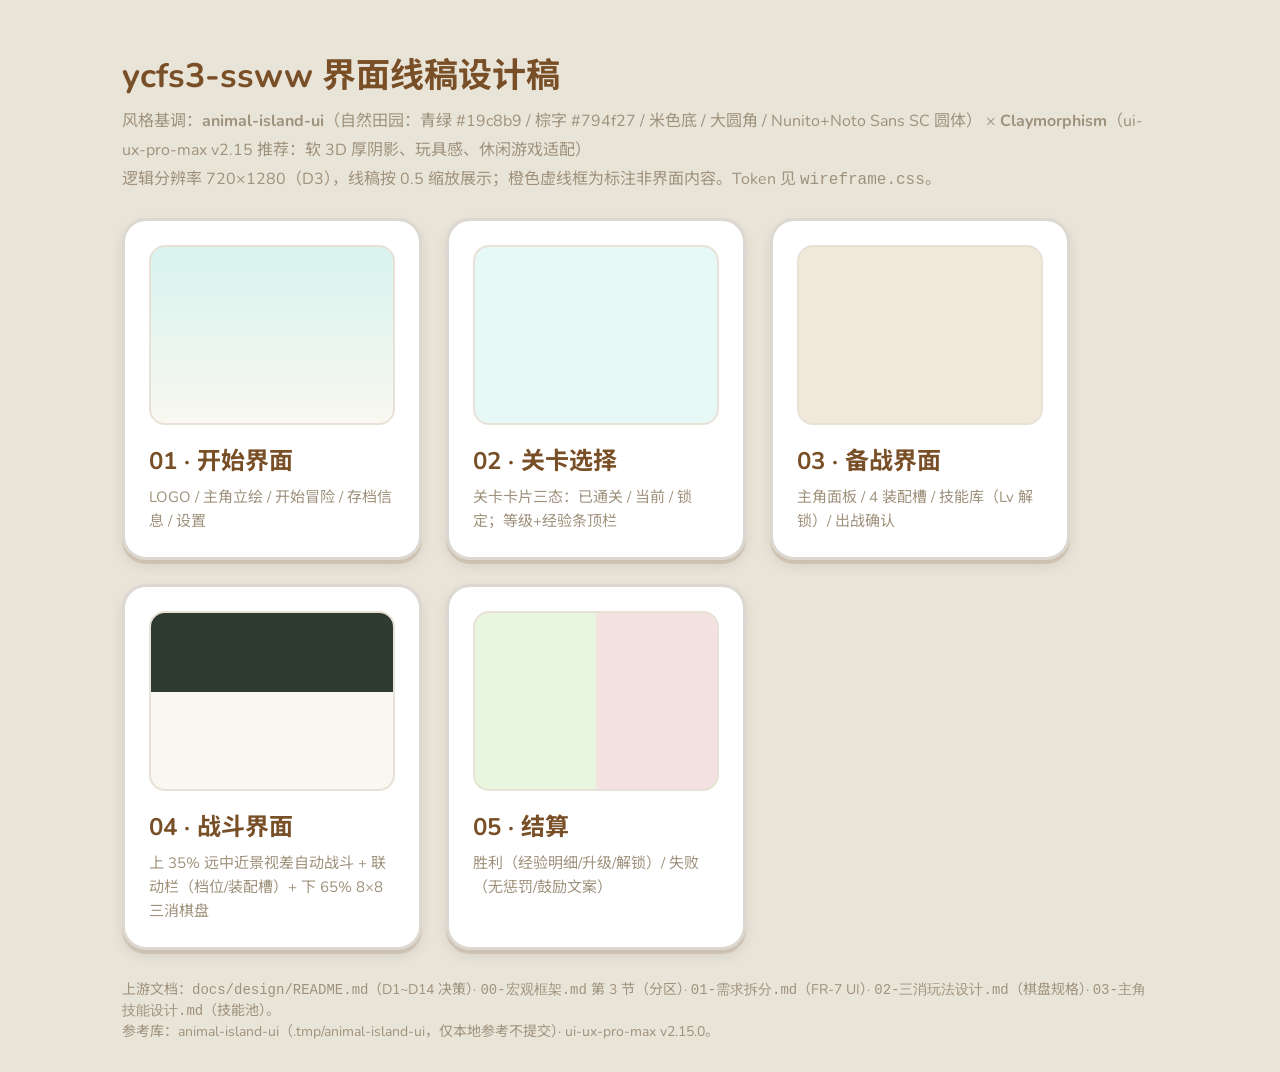
==== docs/design/ui/index.html @ da0b1965 "docs(design): 新增游戏设计文档与界面线稿" ====
<!DOCTYPE html>
<html lang="zh-CN">
<head>
<meta charset="UTF-8">
<title>ycfs3-ssww 界面线稿索引</title>
<link rel="stylesheet" href="wireframe.css">
<style>
  .card { width:300px; background:#fff; border:3px solid var(--ai-border); border-radius:var(--radius); box-shadow:var(--clay-shadow-sm); padding:24px; display:block; text-decoration:none; color:var(--ai-text); transition:transform .2s; }
  .card:hover { transform:translateY(-4px); }
  .card h3 { font-size:24px; margin-bottom:8px; }
  .card p { font-size:15px; color:var(--ai-text-2nd); line-height:1.6; }
  .preview { height:180px; border-radius:var(--radius-sm); margin-bottom:16px; border:2px solid var(--ai-border-light); }
</style>
</head>
<body style="display:block;max-width:1100px;margin:0 auto;">

<h1 style="font-size:34px;margin:16px 0 8px;">ycfs3-ssww 界面线稿设计稿</h1>
<p style="font-size:16px;color:var(--ai-text-2nd);line-height:1.8;">
风格基调：<b>animal-island-ui</b>（自然田园：青绿 #19c8b9 / 棕字 #794f27 / 米色底 / 大圆角 / Nunito+Noto Sans SC 圆体）
× <b>Claymorphism</b>（ui-ux-pro-max v2.15 推荐：软 3D 厚阴影、玩具感、休闲游戏适配）<br>
逻辑分辨率 720×1280（D3），线稿按 0.5 缩放展示；橙色虚线框为标注非界面内容。Token 见 <code>wireframe.css</code>。
</p>

<div style="display:flex;flex-wrap:wrap;gap:24px;margin-top:24px;">
  <a class="card" href="01-start.html"><div class="preview" style="background:linear-gradient(#d8f3ef,#f8f8f0);"></div><h3>01 · 开始界面</h3><p>LOGO / 主角立绘 / 开始冒险 / 存档信息 / 设置</p></a>
  <a class="card" href="02-level-select.html"><div class="preview" style="background:var(--ai-primary-bg);"></div><h3>02 · 关卡选择</h3><p>关卡卡片三态：已通关 / 当前 / 锁定；等级+经验条顶栏</p></a>
  <a class="card" href="03-loadout.html"><div class="preview" style="background:var(--ai-bg-2nd);"></div><h3>03 · 备战界面</h3><p>主角面板 / 4 装配槽 / 技能库（Lv 解锁）/ 出战确认</p></a>
  <a class="card" href="04-battle.html"><div class="preview" style="background:linear-gradient(#2f3b2f 45%,#f8f8f0 45%);"></div><h3>04 · 战斗界面</h3><p>上 35% 远中近景视差自动战斗 + 联动栏（档位/装配槽）+ 下 65% 8×8 三消棋盘</p></a>
  <a class="card" href="05-result.html"><div class="preview" style="background:linear-gradient(90deg,#e8f6e0 50%,#f3e2e0 50%);"></div><h3>05 · 结算</h3><p>胜利（经验明细/升级/解锁）/ 失败（无惩罚/鼓励文案）</p></a>
</div>

<p style="margin-top:28px;font-size:14px;color:var(--ai-text-2nd);">
上游文档：<code>docs/design/README.md</code>（D1~D14 决策）· <code>00-宏观框架.md</code> 第 3 节（分区）· <code>01-需求拆分.md</code>（FR-7 UI）· <code>02-三消玩法设计.md</code>（棋盘规格）· <code>03-主角技能设计.md</code>（技能池）。<br>
参考库：animal-island-ui（.tmp/animal-island-ui，仅本地参考不提交）· ui-ux-pro-max v2.15.0。
</p>

</body>
</html>
---- docs/design/ui/wireframe.css ----
/* ============================================================
   ycfs3-ssww 界面线稿共享样式
   风格基调：animal-island-ui（自然田园）× Claymorphism（软 3D 玩具感）
   Token 来源：.tmp/animal-island-ui/src/styles/variables.less（v2.15 参考库）
   ============================================================ */
@import url('https://fonts.googleapis.com/css2?family=Nunito:wght@400;600;700;800&family=Noto+Sans+SC:wght@400;500;700;900&display=swap');

:root {
  /* animal-island-ui 色板 */
  --ai-primary: #19c8b9;        /* 青绿主色 */
  --ai-primary-hover: #3dd4c6;
  --ai-primary-bg: #e6f9f6;
  --ai-success: #6fba2c;
  --ai-warning: #f5c31c;
  --ai-error: #e05a5a;
  --ai-text: #794f27;           /* 棕色文字 */
  --ai-text-2nd: #9f927d;
  --ai-text-disabled: #c4b89e;
  --ai-border: #dcd8d1;
  --ai-border-light: #e8e2d6;
  --ai-bg: #f8f8f0;             /* 米白底 */
  --ai-bg-2nd: #f0e8d8;         /* 米黄次底 */
  --ai-mask: rgba(0, 0, 0, 0.35);

  /* Claymorphism 软 3D */
  --clay-shadow: 0 8px 0 rgba(121, 79, 39, 0.18), 0 12px 24px rgba(61, 52, 40, 0.14);
  --clay-shadow-sm: 0 4px 0 rgba(121, 79, 39, 0.15), 0 6px 12px rgba(61, 52, 40, 0.10);
  --clay-inset: inset 0 -4px 0 rgba(121, 79, 39, 0.12);

  /* 五行棋子色（02-三消玩法设计.md 第 1 节，extraction-shooters const.js:6-8） */
  --wx-metal: #ccccff;
  --wx-wood: #44ff44;
  --wx-water: #4488ff;
  --wx-fire: #ff4444;
  --wx-earth: #cc8844;

  /* 战斗区 */
  --battle-bg: #2f3b2f;         /* 深草绿战场 */

  --radius: 24px;
  --radius-sm: 16px;
  --font: 'Nunito', 'Noto Sans SC', 'PingFang SC', 'Microsoft YaHei', sans-serif;
}

* { margin: 0; padding: 0; box-sizing: border-box; }

body {
  font-family: var(--font);
  background: #e9e4d8;
  display: flex; gap: 48px; align-items: flex-start;
  justify-content: center;
  padding: 32px;
  color: var(--ai-text);
}

/* ===== 手机画框：720×1280 逻辑分辨率，等比缩放 0.5 展示 ===== */
.phone {
  width: 360px; height: 640px;
  transform-origin: top left;
  flex: none;
  position: relative;
}
.phone-scale { transform: scale(0.5); width: 360px; height: 640px; }
.phone-inner {
  width: 720px; height: 1280px;
  transform: scale(0.5); transform-origin: top left;
  background: var(--ai-bg);
  border-radius: 28px;
  overflow: hidden;
  position: relative;
  outline: 3px solid #c9bfa8; /* 外描边不占布局：内部保持完整 720×1280 */
  box-shadow: 0 12px 32px rgba(61, 52, 40, 0.25);
}
/* 每页实际写 720×1280 内容，用 .phone-inner 包裹；页面展示容器再缩放 */

/* ===== 线稿标注 ===== */
.callout {
  position: absolute;
  font-size: 22px; line-height: 1.4;
  color: #b04a17; background: #fff3e0;
  border: 2px dashed #e08a3c; border-radius: 8px;
  padding: 6px 12px;
  max-width: 300px;
  z-index: 50;
  pointer-events: none;
}
.callout b { color: #8a3510; }
.dim { /* 尺寸标注线 */
  position: absolute; background: #e08a3c; opacity: .8; z-index: 49;
}
.dim.h { height: 3px; }
.dim.v { width: 3px; }

/* ===== 通用线稿组件 ===== */
.ph { /* 灰盒占位 placeholder */
  background: repeating-linear-gradient(45deg, #efe9db 0 12px, #e6ddc9 12px 24px);
  border: 2px solid var(--ai-border);
  border-radius: var(--radius-sm);
  display: flex; align-items: center; justify-content: center;
  color: var(--ai-text-2nd); font-weight: 700;
  text-align: center;
}
.btn {
  display: flex; align-items: center; justify-content: center;
  background: var(--ai-primary); color: #fff;
  font-weight: 800; border-radius: var(--radius);
  box-shadow: var(--clay-shadow);
  border: 3px solid rgba(255,255,255,.6);
}
.btn.warn { background: var(--ai-warning); color: var(--ai-text); }
.btn.ghost { background: var(--ai-bg-2nd); color: var(--ai-text); box-shadow: var(--clay-shadow-sm); }
.btn.disabled { background: #d8d2c4; color: var(--ai-text-disabled); box-shadow: none; }

.chip {
  display: inline-flex; align-items: center; gap: 6px;
  background: #fff; border: 2px solid var(--ai-border);
  border-radius: 999px; padding: 4px 14px;
  font-size: 22px; font-weight: 700;
}

/* 五行棋子（线稿：圆形 + 汉字） */
.wx {
  width: 64px; height: 64px; border-radius: 50%;
  display: flex; align-items: center; justify-content: center;
  font-weight: 900; font-size: 30px;
  border: 3px solid rgba(121, 79, 39, 0.35);
  box-shadow: var(--clay-inset);
}
.wx.metal { background: var(--wx-metal); }
.wx.wood  { background: var(--wx-wood); }
.wx.water { background: var(--wx-water); color: #fff; }
.wx.fire  { background: var(--wx-fire); color: #fff; }
.wx.earth { background: var(--wx-earth); color: #fff; }

/* 进度条 */
.bar {
  height: 20px; background: #fff; border: 2px solid var(--ai-border);
  border-radius: 999px; overflow: hidden;
}
.bar > i { display: block; height: 100%; background: var(--ai-primary); border-radius: 999px; }
.bar.hp > i { background: var(--ai-success); }
.bar.exp > i { background: var(--ai-warning); }

/* #fit 模式：隐藏侧边说明与第二个画框（胜负双态页仅取第一个） */
body.preview-mode { padding: 0 !important; }
body.preview-mode > div:not(.phone) { display: none !important; }
body.preview-mode .phone ~ .phone { display: none !important; }
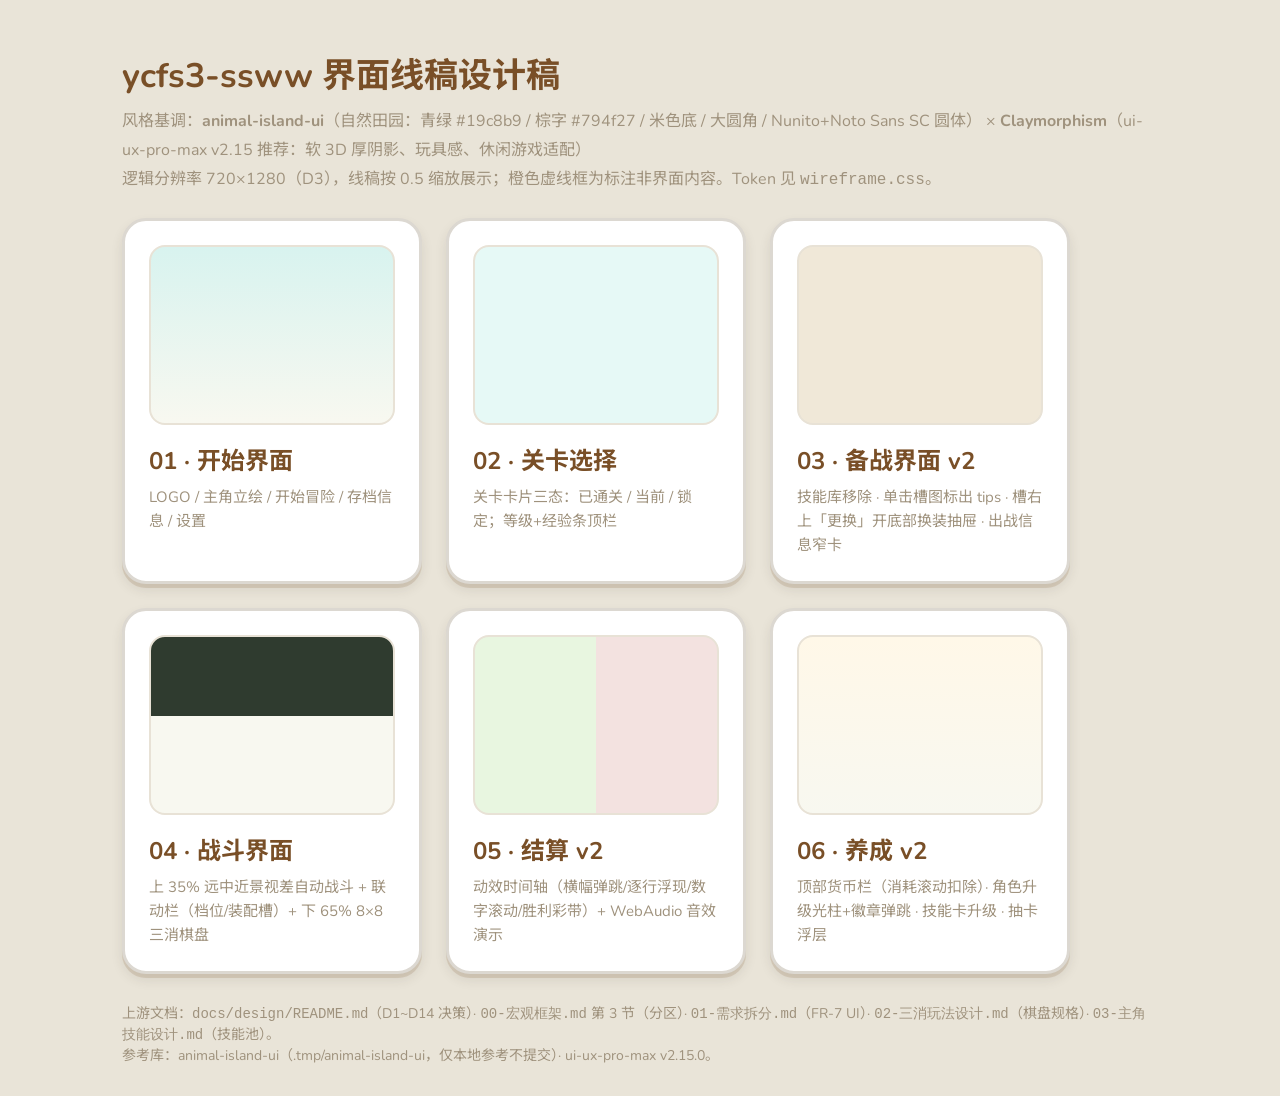
==== commit 5d9d6c2a: "feat(ui): 三屏界面v2实装与战斗货币栏等整改" ====
--- a/docs/design/ui/index.html
+++ b/docs/design/ui/index.html
@@ -24,9 +24,10 @@
 <div style="display:flex;flex-wrap:wrap;gap:24px;margin-top:24px;">
   <a class="card" href="01-start.html"><div class="preview" style="background:linear-gradient(#d8f3ef,#f8f8f0);"></div><h3>01 · 开始界面</h3><p>LOGO / 主角立绘 / 开始冒险 / 存档信息 / 设置</p></a>
   <a class="card" href="02-level-select.html"><div class="preview" style="background:var(--ai-primary-bg);"></div><h3>02 · 关卡选择</h3><p>关卡卡片三态：已通关 / 当前 / 锁定；等级+经验条顶栏</p></a>
-  <a class="card" href="03-loadout.html"><div class="preview" style="background:var(--ai-bg-2nd);"></div><h3>03 · 备战界面</h3><p>主角面板 / 4 装配槽 / 技能库（Lv 解锁）/ 出战确认</p></a>
+  <a class="card" href="03-loadout.html"><div class="preview" style="background:var(--ai-bg-2nd);"></div><h3>03 · 备战界面 v2</h3><p>技能库移除 · 单击槽图标出 tips · 槽右上「更换」开底部换装抽屉 · 出战信息窄卡</p></a>
   <a class="card" href="04-battle.html"><div class="preview" style="background:linear-gradient(#2f3b2f 45%,#f8f8f0 45%);"></div><h3>04 · 战斗界面</h3><p>上 35% 远中近景视差自动战斗 + 联动栏（档位/装配槽）+ 下 65% 8×8 三消棋盘</p></a>
-  <a class="card" href="05-result.html"><div class="preview" style="background:linear-gradient(90deg,#e8f6e0 50%,#f3e2e0 50%);"></div><h3>05 · 结算</h3><p>胜利（经验明细/升级/解锁）/ 失败（无惩罚/鼓励文案）</p></a>
+  <a class="card" href="05-result.html"><div class="preview" style="background:linear-gradient(90deg,#e8f6e0 50%,#f3e2e0 50%);"></div><h3>05 · 结算 v2</h3><p>动效时间轴（横幅弹跳/逐行浮现/数字滚动/胜利彩带）+ WebAudio 音效演示</p></a>
+  <a class="card" href="06-grow.html"><div class="preview" style="background:linear-gradient(#fff8e8,#f8f8f0);"></div><h3>06 · 养成 v2</h3><p>顶部货币栏（消耗滚动扣除）· 角色升级光柱+徽章弹跳 · 技能卡升级 · 抽卡浮层</p></a>
 </div>
 
 <p style="margin-top:28px;font-size:14px;color:var(--ai-text-2nd);">
